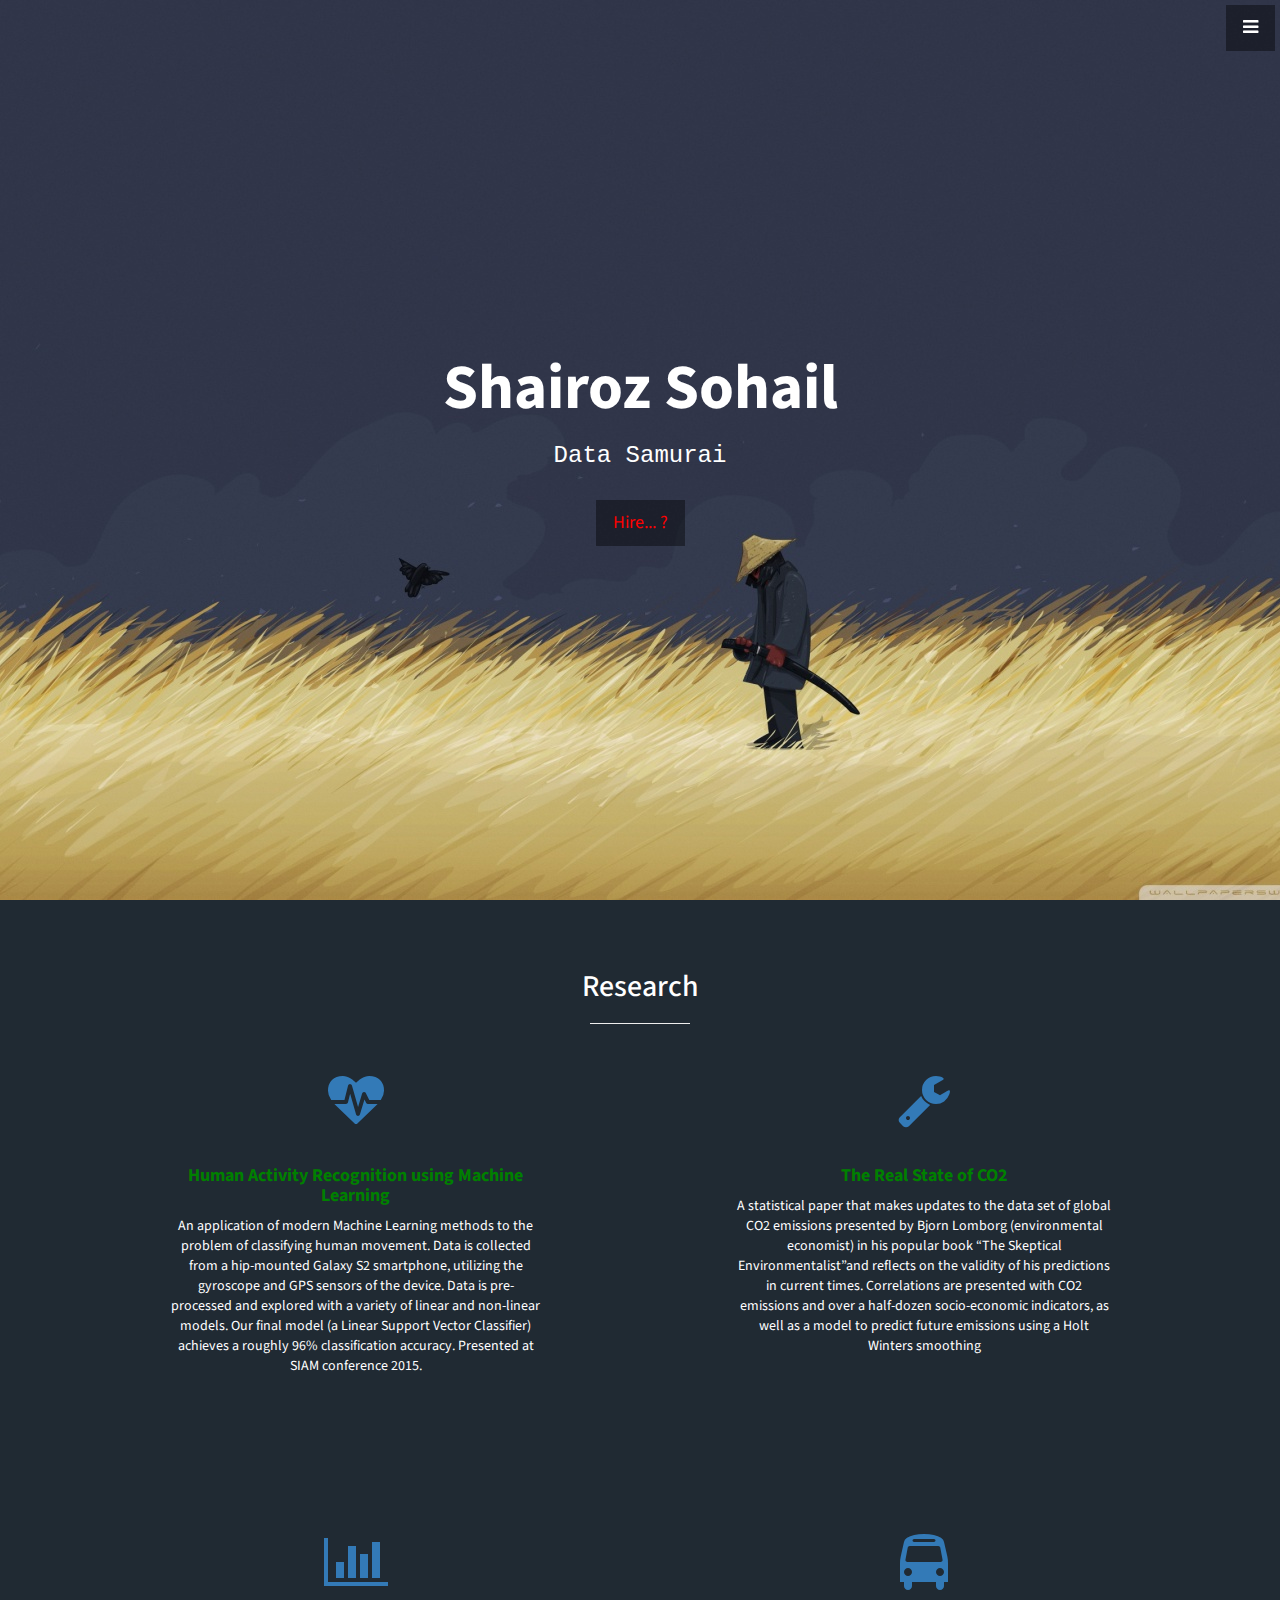
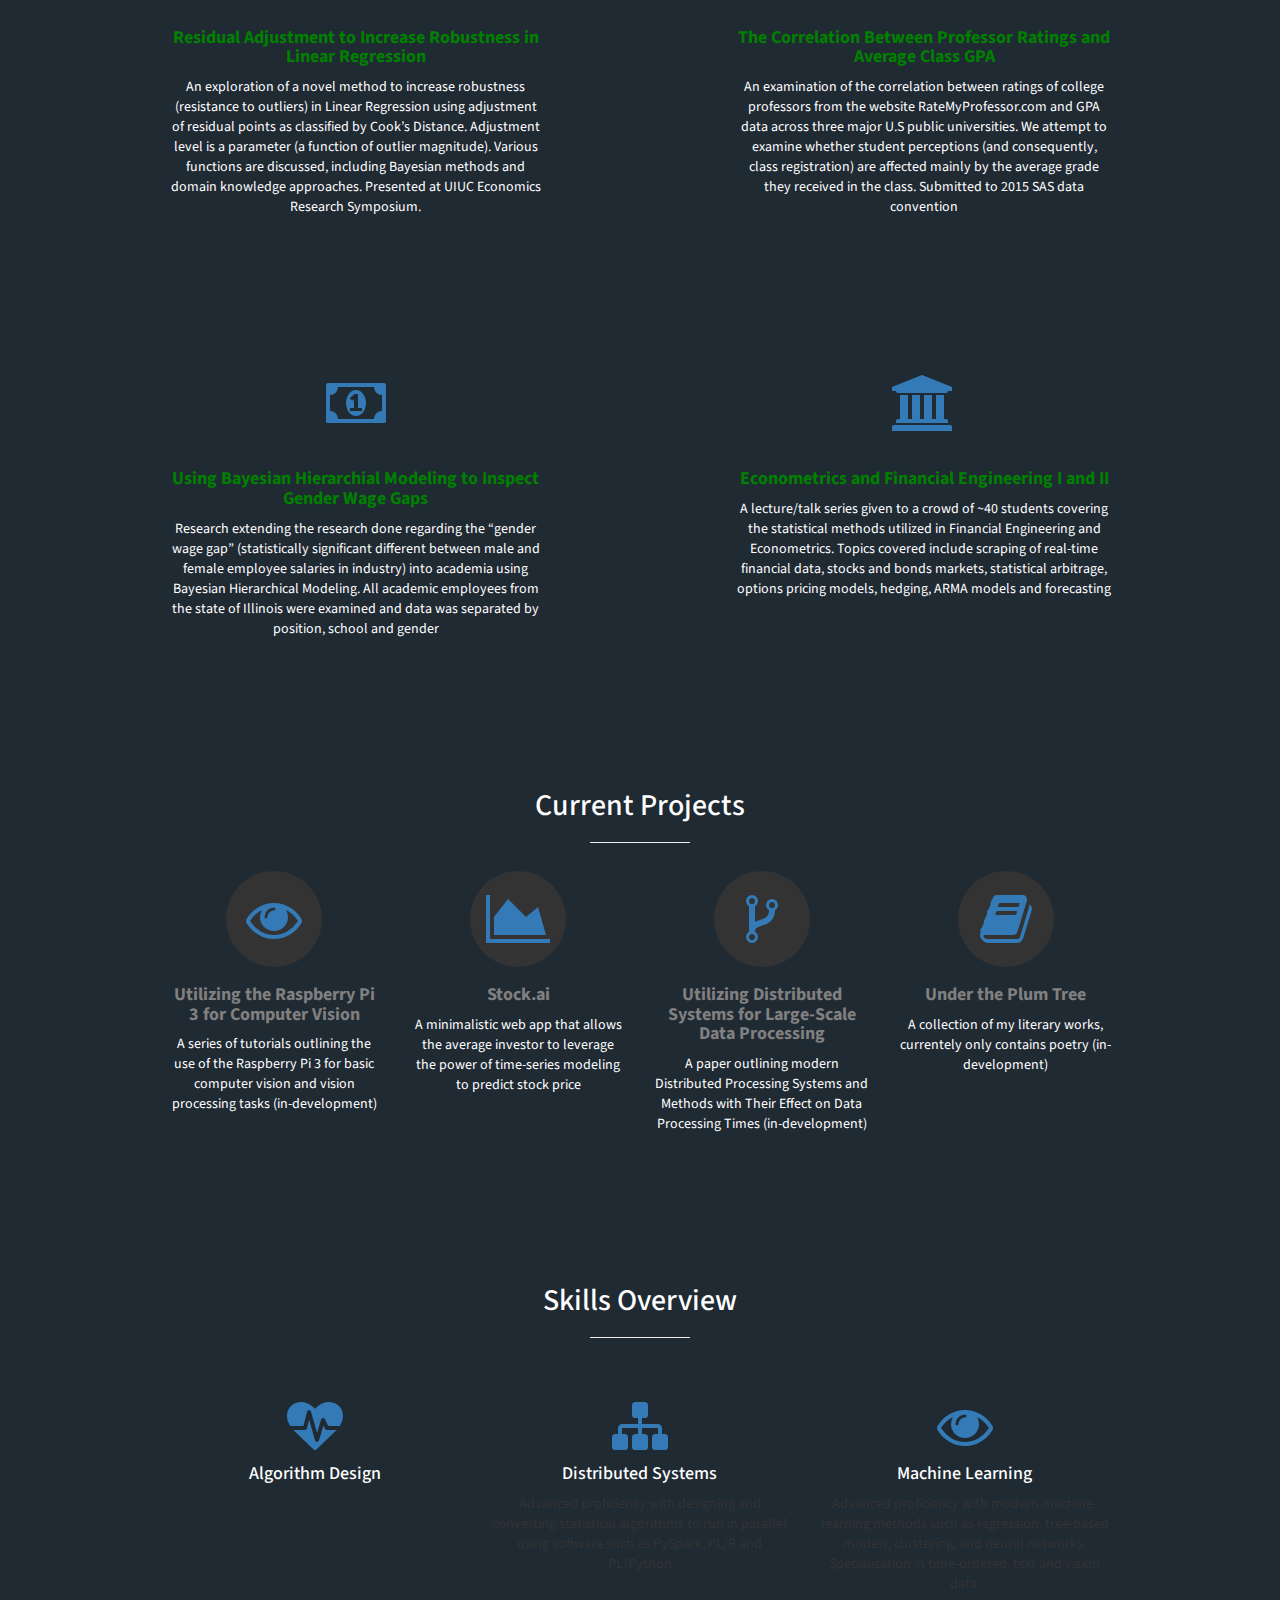
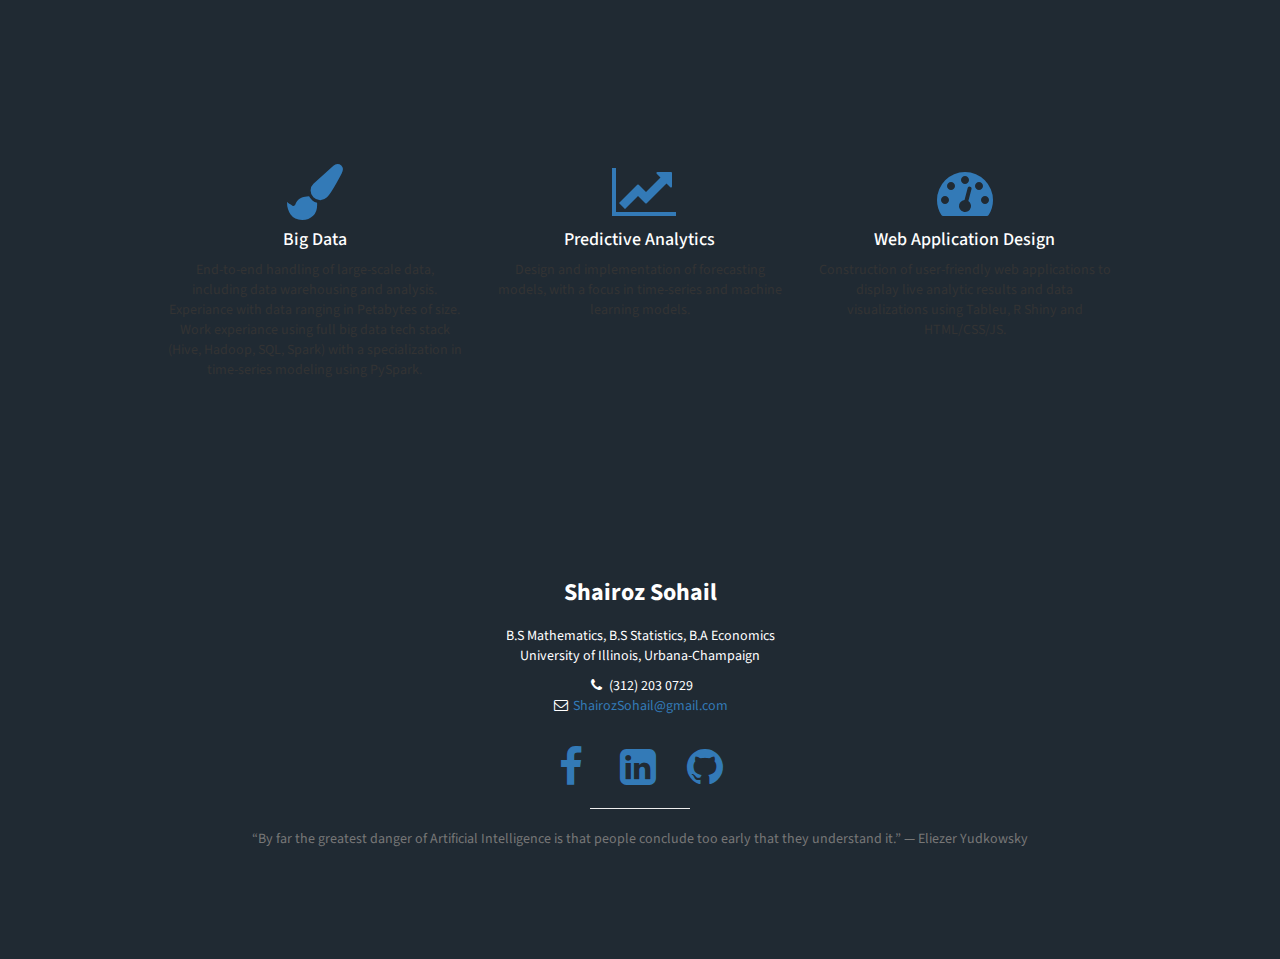
==== index.html @ b01e6200 "Personal Webpage" ====
<!DOCTYPE html>
<html lang="en">

<head>

    <meta charset="utf-8">
    <meta http-equiv="X-UA-Compatible" content="IE=edge">
    <meta name="viewport" content="width=device-width, initial-scale=1">
    <meta name="description" content="">
    <meta name="author" content="">

    <title>The Data Samurai</title>

    <!-- Bootstrap Core CSS -->
    <link href="css/bootstrap.min.css" rel="stylesheet">
    <link rel="stylesheet" type="text/css" href="css/style.css">


    <!-- Custom CSS -->
    <link href="css/stylish-portfolio.css" rel="stylesheet">

    <link rel="stylesheet" href="http://s.mlcdn.co/animate.css">


    <!-- Custom Fonts -->
    <link href="font-awesome/css/font-awesome.min.css" rel="stylesheet" type="text/css">
    <link href="http://fonts.googleapis.com/css?family=Source+Sans+Pro:300,400,700,300italic,400italic,700italic" rel="stylesheet" type="text/css">
    <link href = 'css/font-awesome-animation.css' rel = 'stylesheet' type = 'text/css'>

    <!-- HTML5 Shim and Respond.js IE8 support of HTML5 elements and media queries -->
    <!-- WARNING: Respond.js doesn't work if you view the page via file:// -->
    <!--[if lt IE 9]>
        <script src="https://oss.maxcdn.com/libs/html5shiv/3.7.0/html5shiv.js"></script>
        <script src="https://oss.maxcdn.com/libs/respond.js/1.4.2/respond.min.js"></script>
    <![endif]-->

<style>
.console {
  font-family: "Lucida Sans Typewriter", "Lucida Console", Monaco, "Bitstream Vera Sans Mono", monospace;
}

input[type="button"] {
  cursor: pointer;
}
</style>



</head>

<body>


    <!-- Navigation -->
    <a id="menu-toggle" href="#" class="btn btn-dark btn-lg toggle"><i class="fa fa-bars"></i></a>
    <nav id="sidebar-wrapper">
        <ul class="sidebar-nav">
            <a id="menu-close" href="#" class="btn btn-dark btn-lg pull-right toggle"><i class="fa fa-times"></i></a>
            <li class="sidebar-brand">
                <a href="#top" onclick=$ ( "#menu-close").click();>Destinations</a>
            </li>
            <li>
                <a href="#top" onclick=$ ( "#menu-close").click();>Home</a>
            </li>

            <li>
                <a href="#research" onclick=$ ( "#menu-close").click();>Research</a>
            </li>

            <li>
                <a href="#current-projects" onclick=$ ( "#menu-close").click();>Current Projects</a>
            </li>

            <li>
                <a href="#skills" onclick=$ ( "#menu-close").click();>Skills</a>
            </li>

            <li>
                <a href="#contact" onclick=$ ( "#menu-close").click();>Contact</a>
        </ul>
    </nav>

    <!-- Header -->


    <header id="top" class="header">
        <div class="text-vertical-center" id='caption'>
             <h1 class = "animated fadeInDown">Shairoz Sohail</h1>
            <h3 class = 'console'>Data Samurai</h3>
            <br>

            <a href="#research" class="btn btn-dark btn-lg"><font color = 'red'>Hire... ?</font></a>
        </div>
    </header>
</div>



    <!--     RESEARCH       -->
    <!-- The circle icons use Font Awesome's stacked icon classes. For more information, visit http://fontawesome.io/examples/ -->
    <section id="research" class="services serv">
        <div class="container">
            <div class="row text-center">
                <div class="col-lg-10 col-lg-offset-1">
                    <font color = 'white'><h2>Research</h2></font>
                    <hr class="small">
                    <div class="row">
                        
                            <div class="col-md-5 col-sm-6">
                            <div class="service-item">
                                <span class="fa-stack fa-4x">
                                <i class="fa fa-stack-2x"></i>
                                <a href = "https://shairozs.shinyapps.io/Stock/">
                                <i class="fa fa-heartbeat faa-pulse animated-hover fa-stack-1x text-primary"></i>
                                </a>
                            </span>
                                <h4>
                                    <font color = 'green' class = 'animated bounce'><strong>Human Activity Recognition using Machine Learning</strong></font>
                                </h4>
                                <font color = 'white'><p>An application of modern Machine Learning methods to the problem of classifying human movement. Data is collected from a hip-mounted Galaxy S2 smartphone, utilizing the gyroscope and GPS sensors of the device. Data is pre-processed and explored with a variety of linear and non-linear models. Our final model (a Linear Support Vector Classifier) achieves a roughly 96% classification accuracy. Presented at SIAM conference 2015.</p></font>
                            </div>
                        </div>

                        <div class="col-md-2 col-sm-0">
                            <div class="service-item">
                                
                            </div>
                        </div>


                           <div class="col-md-5 col-sm-6">
                            <div class="service-item">
                                <span class="fa-stack fa-4x">
                                <i class="fa fa-stack-2x"></i>
                                <a href = "The Real State of CO2.docx">
                                <i class="fa fa-wrench faa-wrench animated-hover fa-stack-1x text-primary"></i>

                                </a>
                            </span>
                                <h4>
                                    <font color = 'green'><strong>The Real State of CO2</strong></font>
                                </h4>
                                <font color = 'white'><p>A  statistical paper   that    makes   updates to  the data    set of  global  CO2 emissions   presented   by  Bjorn   Lomborg (environmental  economist) in   his popular book    “The    Skeptical   Environmentalist”and reflects    on  the validity    of  his predictions in  current times.  Correlations    are presented   with    CO2 emissions   and over    a   half-dozen  socio-economic  indicators, as  well    as  a   model   to  predict future  emissions   using   a   Holt    Winters smoothing</p></font>
                            </div>
                        </div>




                    </div>
                    <!-- /.row (nested) -->
                </div>
                <!-- /.col-lg-10 -->
            </div>
            <!-- /.row -->
        </div>
        <!-- /.container -->
    </section>
</div>




    <!-- RESEARCH CONTD -->
    <!-- The circle icons use Font Awesome's stacked icon classes. For more information, visit http://fontawesome.io/examples/ -->
    <section id="services" class="services serv">
        <div class="container">
            <div class="row text-center">
                <div class="col-lg-10 col-lg-offset-1">
                    <div class="row">



                          <div class="col-md-5 col-sm-6">
                            <div class="service-item">
                                <span class="fa-stack fa-4x">
                                <i class="fa fa-stack-2x"></i>
                                <a href = "Residual Adjustment to Increase Robustness in Linear Regression.docx">
                                <i class="fa fa-bar-chart faa-float animated-hover fa-stack-1x text-primary"></i>
                                </a>
                            </span>
                                <h4>
                                    <font color = 'green'><strong>Residual Adjustment to Increase Robustness in Linear Regression</strong></font>
                                </h4>
                                <font color = 'white'><p>An exploration of  a   novel   method  to  increase    robustness  (resistance to  outliers)   in  Linear  Regression  using   adjustment  of  residual    points  as  classified  by  Cook’s  Distance.   Adjustment  level   is  a   parameter   (a  function    of  outlier magnitude). Various functions are   discussed,  including   Bayesian    methods and domain  knowledge   approaches. Presented   at  UIUC    Economics   Research    Symposium.</p></font>
                            </div>
                        </div>


                        <div class="col-md-2 col-sm-0">
                            <div class="service-item">
                                
                            </div>
                        </div>


                          <div class="col-md-5 col-sm-6">
                            <div class="service-item">
                                <span class="fa-stack fa-4x">
                                <i class="fa fa-stack-2x"></i>
                                <a href = "The Correlation Between Professor Ratings and Average Class GPA.docx">
                                <i class="fa fa-bus faa-burst animated-hover fa-stack-1x text-primary"></i>
                                </a>
                            </span>
                                <h4>
                                    <font color = 'green' class = 'animated bounce'><strong>The Correlation Between Professor Ratings and Average Class GPA</strong></font>
                                </h4>
                                <font color = 'white'><p>An examination of  the correlation between ratings of  college professors  from    the website RateMyProfessor.com and GPA data    across  three   major   U.S public  universities.   We  attempt to  examine whether student perceptions (and    consequently,   class   registration)   are affected    mainly  by  the average grade   they    received in the class.  Submitted   to  2015 SAS    data    convention</p></font>
                            </div>
                        </div>



                    </div>
                    <!-- /.row (nested) -->
                </div>
                <!-- /.col-lg-10 -->
            </div>
            <!-- /.row -->
        </div>
        <!-- /.container -->
    </section>
</div>



<!-- RESEARCH CONTD -->
    <!-- The circle icons use Font Awesome's stacked icon classes. For more information, visit http://fontawesome.io/examples/ -->
    <section id="services" class="services serv">
        <div class="container">
            <div class="row text-center">
                <div class="col-lg-10 col-lg-offset-1">
                    <div class="row">



                          <div class="col-md-5 col-sm-6">
                            <div class="service-item">
                                <span class="fa-stack fa-4x">
                                <i class="fa fa-stack-2x"></i>
                                <a href = "https://shairozs.shinyapps.io/Stock/">
                                <i class="fa fa-money faa-ring animated-hover fa-stack-1x text-primary"></i>
                                </a>
                            </span>
                                <h4>
                                    <font color = 'green'><strong>Using Bayesian Hierarchial Modeling to Inspect Gender Wage Gaps</strong></font>
                                </h4>
                                <font color = 'white'><p>Research   extending   the research    done    regarding   the “gender wage    gap”    (statistically  significant different   between male    and female  employee    salaries    in  industry)   into    academia    using   Bayesian    Hierarchical    Modeling.   All academic    employees   from    the state   of  Illinois    were    examined    and data    was separated   by  position,   school  and gender</p></font>
                            </div>
                        </div>


                        <div class="col-md-2 col-sm-0">
                            <div class="service-item">
                                
                            </div>
                        </div>


                          <div class="col-md-5 col-sm-6">
                            <div class="service-item">
                                <span class="fa-stack fa-4x">
                                <i class="fa fa-stack-2x"></i>
                                <a href = "https://shairozs.shinyapps.io/Stock/">
                                <i class="fa fa-bank faa-burst animated-hover fa-stack-1x text-primary"></i>
                                </a>
                            </span>
                                <h4>
                                    <font color = 'green' class = 'animated bounce'><strong>Econometrics and Financial Engineering I   and II  </strong></font>
                                </h4>
                                <font color = 'white'><p>A lecture/talk series given to a crowd of ~40 students covering the statistical methods utilized in Financial Engineering and Econometrics. Topics covered include scraping of real-time financial data, stocks and bonds markets, statistical arbitrage, options pricing models, hedging, ARMA models and forecasting</p></font>
                            </div>
                        </div>



                    </div>
                    <!-- /.row (nested) -->
                </div>
                <!-- /.col-lg-10 -->
            </div>
            <!-- /.row -->
        </div>
        <!-- /.container -->
    </section>
</div>






    <!-- Services -->
    <!-- The circle icons use Font Awesome's stacked icon classes. For more information, visit http://fontawesome.io/examples/ -->
    <section id="current-projects" class="services serv">
        <div class="container">
            <div class="row text-center">
                <div class="col-lg-10 col-lg-offset-1">
                    <font color = 'white'><h2>Current Projects</h2></font>
                    <hr class="small">
                    <div class="row">
                        
                        <div class="col-md-3 col-sm-6">
                                <div class="service-item">
                                <span class="fa-stack fa-4x">
                                <i class="fa fa-circle fa-stack-2x"></i>
                                <a href = algorithmDesign.html>
                                <i class="fa fa-eye fa-stack-1x text-primary"></i>
                                </a>
                            </span>
                                <h4>
                                   <font color= 'gray'><strong>Utilizing the Raspberry Pi 3 for Computer Vision</strong></font>
                                </h4>
                                <font color = 'white'><p>A series of tutorials outlining the use of the Raspberry Pi 3 for basic computer vision and vision processing tasks (in-development)</p></font>
                            </div>
                        </div>



                        


                        <div class="col-md-3 col-sm-6">
                            <div class="service-item">
                                <span class="fa-stack fa-4x">
                                <i class="fa fa-circle fa-stack-2x"></i>
                                <a href = "https://shairozs.shinyapps.io/Stock/">
                                <i class="fa fa-area-chart fa-stack-1x text-primary"></i>
                                </a>
                            </span>
                                <h4>
                                    <font color = 'gray' class = 'animated bounce'><strong>Stock.ai</strong></font>
                                </h4>
                                <font color = 'white'><p>A minimalistic web app that allows the average investor to leverage the power of time-series modeling to predict stock price</p></font>
                            </div>
                        </div>
                    
                        
                        <div class="col-md-3 col-sm-6">
                            <div class="service-item">
                                <span class="fa-stack fa-4x">
                                <i class="fa fa-circle fa-stack-2x"></i>
                                <i class="fa fa-code-fork fa-stack-1x text-primary"></i>
                            </span>
                                <h4>
                                    <font color = 'gray'><strong>Utilizing Distributed Systems for Large-Scale Data Processing</strong></font>
                                </h4>
                                <font color = 'white'><p>A paper outlining modern Distributed Processing Systems and Methods with Their Effect on Data Processing Times (in-development)</p></font>
                            </div>
                        </div>

                        <div class="col-md-3 col-sm-6">
                            <div class="service-item">
                                <span class="fa-stack fa-4x">
                                <i class="fa fa-circle fa-stack-2x"></i>
                                <i class="fa fa-book fa-stack-1x text-primary"></i>
                            </span>
                                <h4>
                                    <font color = 'gray'><strong>Under the Plum Tree</strong></font>
                                </h4>
                                <font color = 'white'><p>A collection of my literary works, currentely only contains poetry (in-development)</p></font>
                            </div>
                        </div>
                        
                        



                    </div>
                    <!-- /.row (nested) -->
                </div>
                <!-- /.col-lg-10 -->
            </div>
            <!-- /.row -->
        </div>
        <!-- /.container -->
    </section>
</div>






    <!-- Services -->
    <!-- The circle icons use Font Awesome's stacked icon classes. For more information, visit http://fontawesome.io/examples/ -->
    <section id="skills" class="services serv">
        <div class="container">
            <div class="row text-center">
                <div class="col-lg-10 col-lg-offset-1">
                    <font color = 'white'><h2>Skills Overview</h2></font>
                    <hr class="small">
                    <br></br>
                    <div class="row">
                        
                            <div class="col-md-4 col-sm-4">
                            <div class="service-item">
                                <span class="fa-stack fa-2x">
                                <i class="fa fa-triangle fa-stack-2x"></i>
                                <i class="fa fa-heartbeat fa-2x fa-stack-1x text-primary"></i>
                            </span>
                            <font color = 'white'><h4 class = 'animated fadeInDown'> Algorithm Design </h4></font>
                            </div>
                        </div>


                           <div class="col-md-4 col-sm-4">
                            <div class="service-item">
                                <span class="fa-stack fa-2x">
                                <i class="fa fa-triangle fa-stack-2x"></i>
                                <i class="fa fa-sitemap fa-2x fa-stack-1x text-primary"></i>
                            </span>
                            <font color = 'white'><h4 class = 'animated fadeInDown'> Distributed Systems </h4></font>
                            <p> Advanced proficiency with designing and converting statistical algorithms to run in parallel using software such as PySpark, PL/R and PL/Python </P>
                            </div>
                        </div>


                            <div class="col-md-4 col-sm-4">
                             <div class="service-item">
                                <span class="fa-stack fa-2x">
                                <i class="fa fa-triangle fa-stack-2x"></i>
                                <i class="fa fa-eye fa-2x fa-stack-1x text-primary"></i>
                            </span>
                            <font color = 'white'><h4 class = 'animated fadeInDown'> Machine Learning </h4></font>
                            <p> Advanced proficiency with modern machine-learning methods such as regression, tree-based models, clustering, and neural networks. Specialization in time-ordered, text and vision data. </p>
                            </div>
                        </div>


                    </div>
                    <!-- /.row (nested) -->
                </div>
                <!-- /.col-lg-10 -->
            </div>
            <!-- /.row -->
        </div>
        <!-- /.container -->
    </section>
</div>





    <section id="skills" class="services serv">
        <div class="container">
            <div class="row text-center">
                <div class="col-lg-10 col-lg-offset-1">
                    <br></br>
                    <div class="row">
                        
                            <div class="col-md-4 col-sm-4">
                            <div class="service-item">
                                <span class="fa-stack fa-2x">
                                <i class="fa fa-triangle fa-stack-2x"></i>
                                <i class="fa fa-paint-brush fa-2x fa-stack-1x text-primary"></i>
                            </span>
                            <font color = 'white'><h4 class = 'animated fadeInDown'> Big Data</h4></font>
                            <p> End-to-end handling of large-scale data, including data warehousing and analysis. Experiance with data ranging in Petabytes of size. Work experiance using full big data tech stack (Hive, Hadoop, SQL, Spark) with a specialization in time-series modeling using PySpark.</p>
                            </div>
                        </div>


                           <div class="col-md-4 col-sm-4">
                            <div class="service-item">
                                <span class="fa-stack fa-2x">
                                <i class="fa fa-triangle fa-stack-2x"></i>
                                <i class="fa fa-line-chart fa-2x fa-stack-1x text-primary"></i>
                            </span>
                            <font color = 'white'><h4 class = 'animated fadeInDown'> Predictive Analytics </h4></font>
                            <p> Design and implementation of forecasting models, with a focus in time-series and machine learning models. </p>
                            </div>
                        </div>


                            <div class="col-md-4 col-sm-4">
                             <div class="service-item">
                                <span class="fa-stack fa-2x">
                                <i class="fa fa-triangle fa-stack-2x"></i>
                                <i class="fa fa-dashboard fa-2x fa-stack-1x text-primary"></i>
                            </span>
                            <font color = 'white'><h4 class = 'animated fadeInDown'> Web Application Design </h4></font>
                            <p> Construction of user-friendly web applications to display live analytic results and data visualizations using Tableu, R Shiny and HTML/CSS/JS. </p>
                            </div>
                        </div>


                    </div>
                    <!-- /.row (nested) -->
                </div>
                <!-- /.col-lg-10 -->
            </div>
            <!-- /.row -->
        </div>
        <!-- /.container -->
    </section>
</div>




    <!-- Footer -->
    <footer>
        <div class="container">
            <div class="row" id = "contact">
                <div class="col-lg-10 col-lg-offset-1 text-center">
                    <font color = 'white'><h3><strong>Shairoz Sohail</strong><h3></font>
                    </h4>
                    <font color = 'white'><p>B.S Mathematics, B.S Statistics, B.A Economics
                        <br>University of Illinois, Urbana-Champaign</p><font>
                    <ul class="list-unstyled">
                        <li><i class="fa fa-phone fa-fw"></i> (312) 203 0729</li>
                        <li><i class="fa fa-envelope-o fa-fw"></i> <a href="mailto:ShairozSohail@gmail.com">ShairozSohail@gmail.com</a>
                        </li>
                    </ul>
                    <br>
                    <ul class="list-inline">
                        <li>
                            <a href="#"><i class="fa fa-facebook fa-fw fa-3x"></i></a>
                        </li>
                        <li>
                            <a href="#"><i class="fa fa-linkedin-square fa-fw fa-3x"></i></a>
                        </li>
                        <li>
                            <a href="#"><i class="fa fa-github fa-fw fa-3x"></i></a>
                        </li>
                    </ul>
                    <hr class="small">
                    <p class="text-muted">“By far the greatest danger of Artificial Intelligence is that people conclude too early that they understand it.” 
― Eliezer Yudkowsky</p>
                </div>
            </div>
        </div>
        <a id="to-top" href="#top" class="btn btn-dark btn-lg"><i class="fa fa-chevron-up fa-fw fa-1x"></i></a>
    </footer>

    <!-- jQuery -->
    <script src="js/jquery.js"></script>

    <!-- Bootstrap Core JavaScript -->
    <script src="js/bootstrap.min.js"></script>

    <!-- Custom Theme JavaScript -->
    <script>
    // Closes the sidebar menu
    $("#menu-close").click(function(e) {
        e.preventDefault();
        $("#sidebar-wrapper").toggleClass("active");
    });
    // Opens the sidebar menu
    $("#menu-toggle").click(function(e) {
        e.preventDefault();
        $("#sidebar-wrapper").toggleClass("active");
    });
    // Scrolls to the selected menu item on the page
    $(function() {
        $('a[href*=#]:not([href=#])').click(function() {
            if (location.pathname.replace(/^\//, '') == this.pathname.replace(/^\//, '') || location.hostname == this.hostname) {
                var target = $(this.hash);
                target = target.length ? target : $('[name=' + this.hash.slice(1) + ']');
                if (target.length) {
                    $('html,body').animate({
                        scrollTop: target.offset().top
                    }, 1000);
                    return false;
                }
            }
        });
    });
    //#to-top button appears after scrolling
    var fixed = false;
    $(document).scroll(function() {
        if ($(this).scrollTop() > 250) {
            if (!fixed) {
                fixed = true;
                // $('#to-top').css({position:'fixed', display:'block'});
                $('#to-top').show("slow", function() {
                    $('#to-top').css({
                        position: 'fixed',
                        display: 'block'
                    });
                });
            }
        } else {
            if (fixed) {
                fixed = false;
                $('#to-top').hide("slow", function() {
                    $('#to-top').css({
                        display: 'none'
                    });
                });
            }
        }
    });
    // Disable Google Maps scrolling
    // See http://stackoverflow.com/a/25904582/1607849
    // Disable scroll zooming and bind back the click event
    var onMapMouseleaveHandler = function(event) {
        var that = $(this);
        that.on('click', onMapClickHandler);
        that.off('mouseleave', onMapMouseleaveHandler);
        that.find('iframe').css("pointer-events", "none");
    }
    var onMapClickHandler = function(event) {
            var that = $(this);
            // Disable the click handler until the user leaves the map area
            that.off('click', onMapClickHandler);
            // Enable scrolling zoom
            that.find('iframe').css("pointer-events", "auto");
            // Handle the mouse leave event
            that.on('mouseleave', onMapMouseleaveHandler);
        }
        // Enable map zooming with mouse scroll when the user clicks the map
    $('.map').on('click', onMapClickHandler);
    </script>

    <script>
    $("a").hover(function(e) {
    $($(this).data("tooltip")).css({
        left: e.pageX + 1,
        top: e.pageY + 1
    }).stop().show(100);
}, function() {
    $($(this).data("tooltip")).hide();
});
    </script>



</body>

</html>
---- css/style.css ----
@charset "utf-8";

/* Prevent visible highlighting of text */

.dive {
    position: absolute;
    display: none;
    background: #ccc;
    border: 3px solid;
    color: white;
}

.a{
	color:red;
}




.fa {
    font-size: 20px;
}

.fa-info {
    color: black;
}




.signature {
    background: #A2A2C0 url(http://s.cdpn.io/652/dorothy-gale.jpg) left no-repeat;
    width: 700px;
    height: 150px;
}

.sig-content {
    width: 475px;
    font-size: 1.2em;
    padding-left: 170px;
    padding-top: 1em;
    position: relative;
    color: white;
}

.sig-content a {
    color: white;
    text-decoration: underline;
} 


.card {
  box-shadow: 0 2px 5px 0 rgba(0, 0, 0, 0.16), 0 2px 10px 0 rgba(0, 0, 0, 0.12);
}

.card {
  margin-top: 10px;
  box-sizing: border-box;
  border-radius: 2px;
  background-clip: padding-box;
}
.card span.card-title {
    color: #fff;
    font-size: 24px;
    font-weight: 300;
    text-transform: uppercase;
}

.card .card-content {
  padding: 16px;
  border-radius: 0 0 2px 2px;
  background-clip: padding-box;
  box-sizing: border-box;
}
.card .card-content p {
  margin: 0;
  color: inherit;
}
.card .card-content span.card-title {
  line-height: 48px;
}
.card .card-action {
  border-top: 1px solid rgba(160, 160, 160, 0.2);
  padding: 16px;
}
.card .card-action a {
  color: #ffab40;
  margin-right: 16px;
  transition: color 0.3s ease;
  text-transform: uppercase;
}
.card .card-action a:hover {
  color: #ffd8a6;
  text-decoration: none;
}
.card {
  box-shadow: 0 2px 5px 0 rgba(0, 0, 0, 0.16), 0 2px 10px 0 rgba(0, 0, 0, 0.12);
}

.card {
  margin-top: 10px;
  box-sizing: border-box;
  border-radius: 2px;
  background-clip: padding-box;
}
.card span.card-title {
    color: #fff;
    font-size: 24px;
    font-weight: 300;
    text-transform: uppercase;
}


.card .card-content {
  padding: 16px;
  border-radius: 0 0 2px 2px;
  background-clip: padding-box;
  box-sizing: border-box;
}
.card .card-content p {
  margin: 0;
  color: inherit;
}
.card .card-content span.card-title {
  line-height: 48px;
}
.card .card-action {
  border-top: 1px solid rgba(160, 160, 160, 0.2);
  padding: 16px;
}
.card .card-action a {
  color: #ffab40;
  margin-right: 16px;
  transition: color 0.3s ease;
  text-transform: uppercase;
}
.card .card-action a:hover {
  color: #ffd8a6;
  text-decoration: none;
}
.card-user{
    float: right;
}
.userpic {
    border-radius: 1000px !important;
    border: 5px solid gray;
    bottom: 47px;
    position: relative;
}
---- css/stylish-portfolio.css ----
/*!
 * Start Bootstrap - Stylish Portfolio (http://startbootstrap.com/)
 * Copyright 2013-2016 Start Bootstrap
 * Licensed under MIT (https://github.com/BlackrockDigital/startbootstrap/blob/gh-pages/LICENSE)
 */

/* Global Styles */



html,
body {
    width: 100%;
    height: 100%;
}

body {
    font-family: "Source Sans Pro","Helvetica Neue",Helvetica,Arial,sans-serif;
}

.text-vertical-center {
    display: table-cell;
    text-align: center;
    vertical-align: middle;
}

.text-vertical-center h1 {
    margin: 0;
    padding: 0;
    font-size: 4.5em;
    font-weight: 700;
}

/* Custom Button Styles */

.btn-dark {
    border-radius: 0;
    color: #fff;
    background-color: rgba(0,0,0,0.4);
}

.btn-dark:hover,
.btn-dark:focus,
.btn-dark:active {
    color: #fff;
    background-color: rgba(0,0,0,0.7);
}

.btn-light {
    border-radius: 0;
    color: #333;
    background-color: rgb(255,255,255);
}

.btn-light:hover,
.btn-light:focus,
.btn-light:active {
    color: #333;
    background-color: rgba(255,255,255,0.8);
}

/* Custom Horizontal Rule */

hr.small {
    max-width: 100px;
}

/* Side Menu */

#sidebar-wrapper {
    z-index: 1000;
    position: fixed;
    right: 0;
    width: 250px;
    height: 100%;
    transform: translateX(250px);
    overflow-y: auto;
    background: #222;
    -webkit-transition: all 0.4s ease 0s;
    -moz-transition: all 0.4s ease 0s;
    -ms-transition: all 0.4s ease 0s;
    -o-transition: all 0.4s ease 0s;
    transition: all 0.4s ease 0s;
}

.sidebar-nav {
    position: absolute;
    top: 0;
    width: 250px;
    margin: 0;
    padding: 0;
    list-style: none;
}

.sidebar-nav li {
    text-indent: 20px;
    line-height: 40px;
}

.sidebar-nav li a {
    display: block;
    text-decoration: none;
    color: #999;
}

.sidebar-nav li a:hover {
    text-decoration: none;
    color: #fff;
    background: rgba(255,255,255,0.2);
}

.sidebar-nav li a:active,
.sidebar-nav li a:focus {
    text-decoration: none;
}

.sidebar-nav > .sidebar-brand {
    height: 55px;
    font-size: 18px;
    line-height: 55px;
}

.sidebar-nav > .sidebar-brand a {
    color: #999;
}

.sidebar-nav > .sidebar-brand a:hover {
    color: #fff;
    background: none;
}

#menu-toggle {
    z-index: 1;
    position: fixed;
    top: 0;
    right: 0;
}

#sidebar-wrapper.active {
    right: 250px;
    width: 250px;
    -webkit-transition: all 0.4s ease 0s;
    -moz-transition: all 0.4s ease 0s;
    -ms-transition: all 0.4s ease 0s;
    -o-transition: all 0.4s ease 0s;
    transition: all 0.4s ease 0s;
}

.toggle {
    margin: 5px 5px 0 0;
}

/* Header */

.header {
    display: table;
    position: relative;
    width: 100%;
    height: 100%;
    background: url(Samurai.jpg) no-repeat center center scroll;
    -webkit-background-size: cover;
    -moz-background-size: cover;
    background-size: cover;
    -o-background-size: cover;
    color: white;
}

.headerAlgorithmDesign{
    display: table;
    position: relative;
    width: 100%;
    height: 100%;
    background: url('http://wallpoper.com/images/00/25/08/37/tea-samurai_00250837.jpg') no-repeat center center scroll;
    -webkit-background-size: cover;
    -moz-background-size: cover;
    background-size: cover;
    -o-background-size: cover;
    color: white;
}

.subpageText{
    position: absolute;
    top: 0px;
    right: 900px;
    width: 200px;
    height: 100px;
}

/* About */

.about {
    padding: 50px 0;
}

/* Services */

.services {
    padding: 50px 0;
}

.service-item {
    margin-bottom: 30px;
}

.serv{
    background-color: rgb(32,42,51);
}

/* Callout */


.callout {
    display: table;
    width: 100%;
    height: 400px;
    color: #fff;
    background: url(../img/callout.jpg) no-repeat center center scroll;
    -webkit-background-size: cover;
    -moz-background-size: cover;
    background-size: cover;
    -o-background-size: cover;
}

/* Portfolio */

.portfolio {
    padding: 50px 0;
}

.portfolio-item {
    margin-bottom: 30px;
}

.img-portfolio {
    margin: 0 auto;
}

.img-portfolio:hover {
    opacity: 0.8;
}

/* Call to Action */

.call-to-action {
    padding: 50px 0;
}

.call-to-action .btn {
    margin: 10px;
}

/* Map */

.map {
    height: 500px;
}

@media(max-width:768px) {
    .map {
        height: 75%;
    }
}

.map iframe {
    pointer-events: none;
}

/* Footer */

footer {
    padding: 100px 0;
    background-color: rgb(32,42,51);

}

#to-top {
  display: none;
  position: fixed;
  bottom: 5px;
  right: 5px;
}
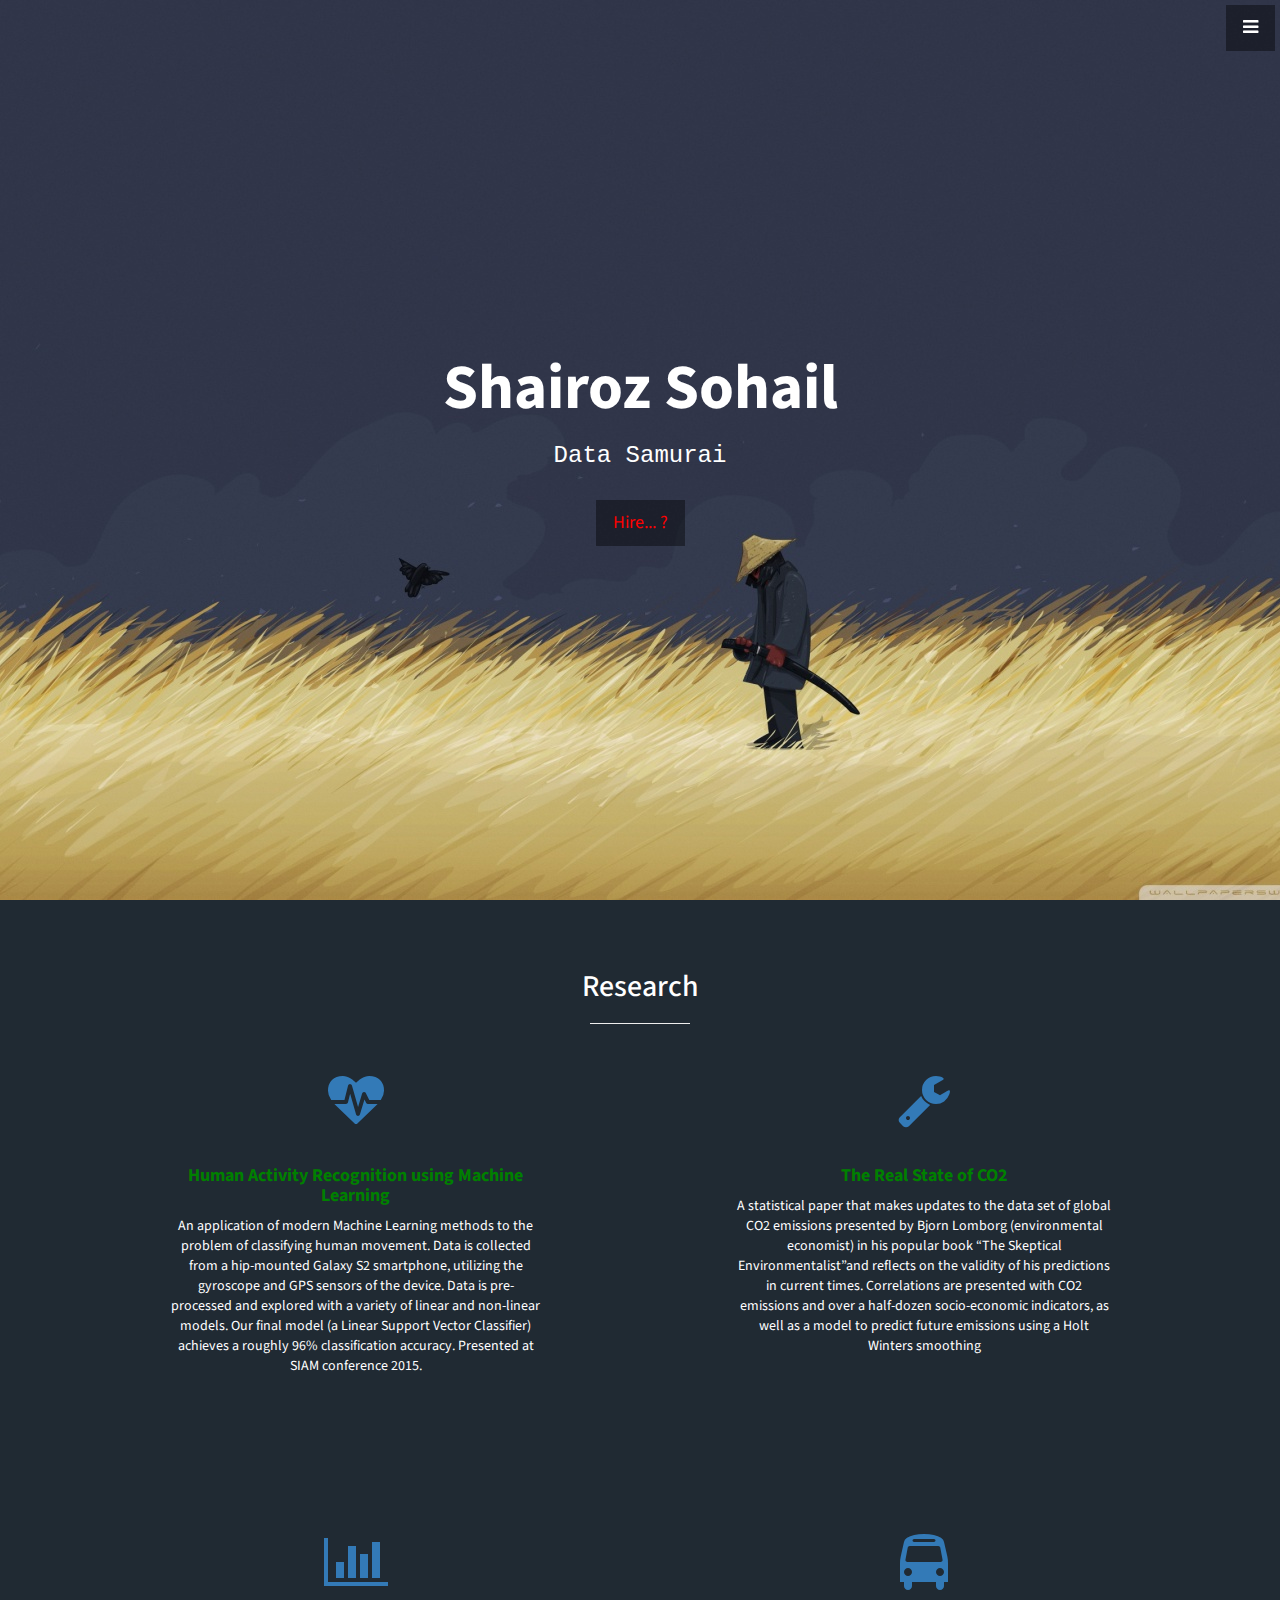
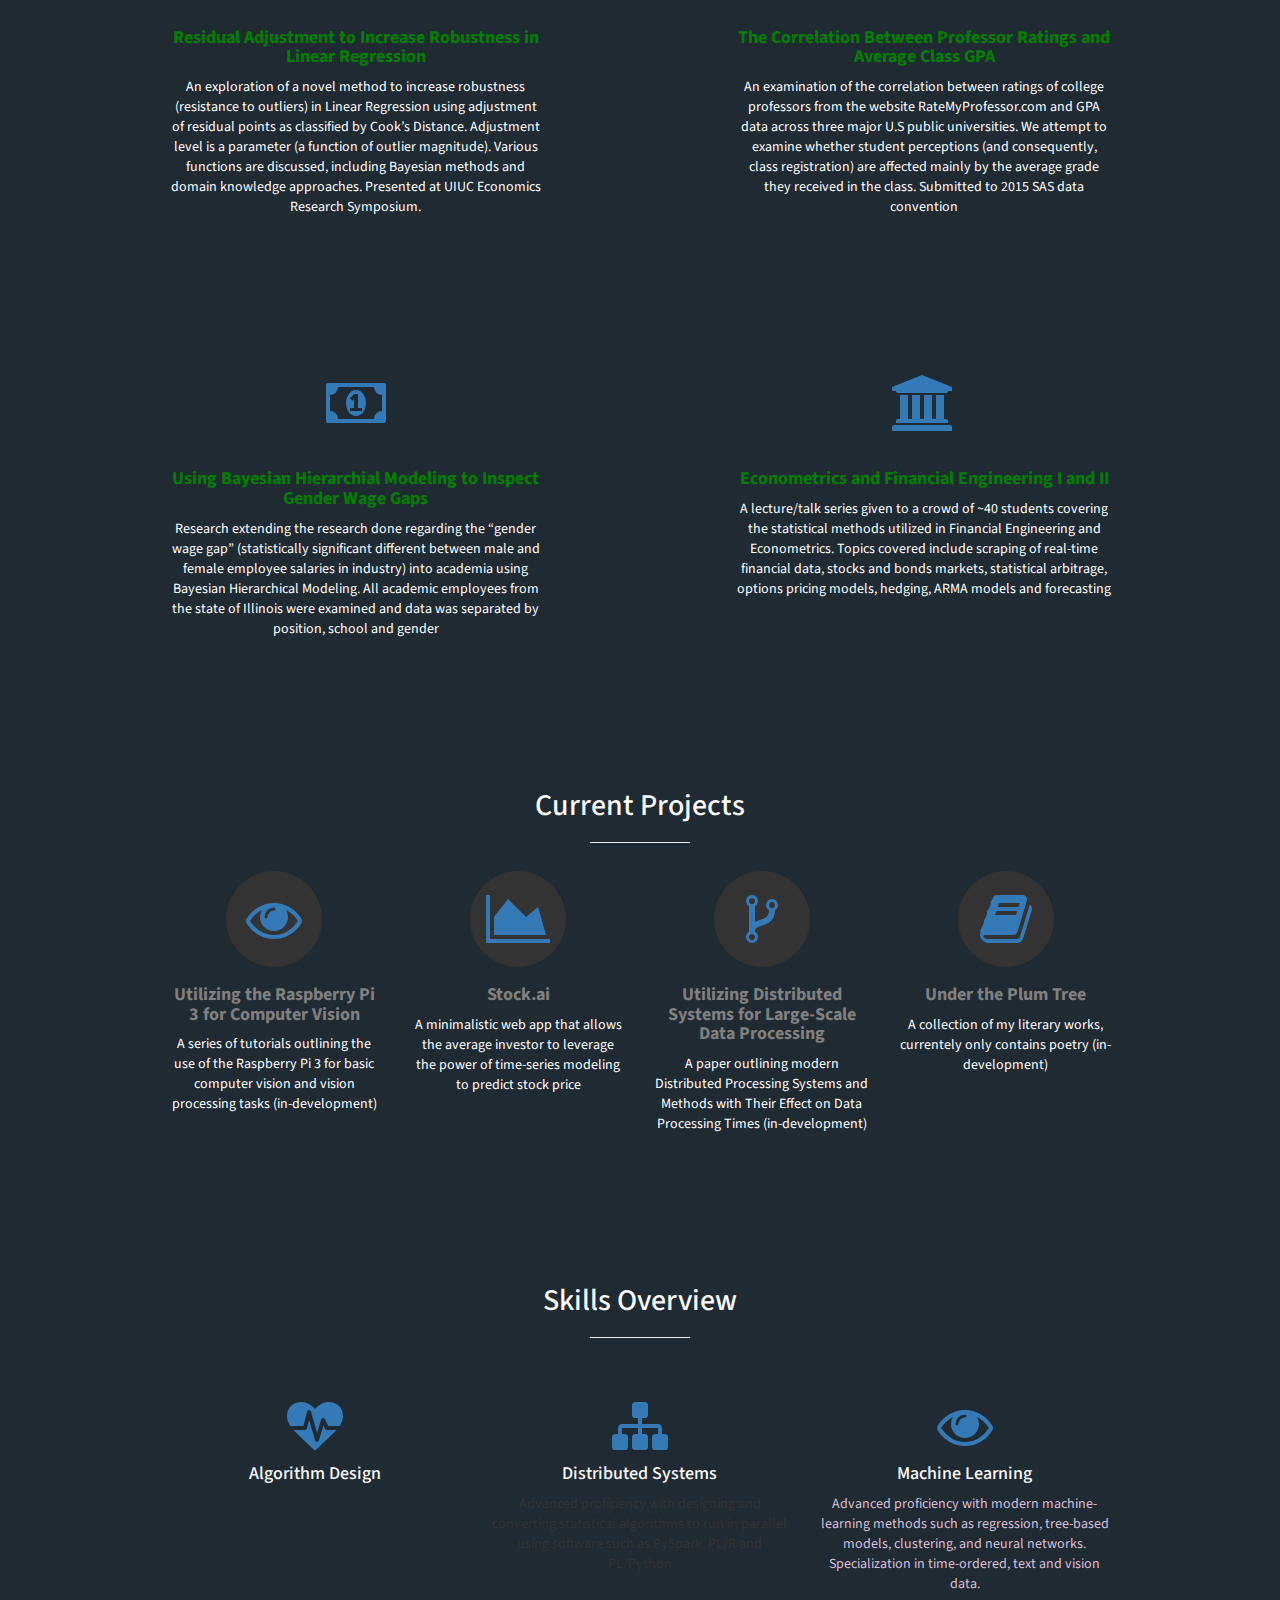
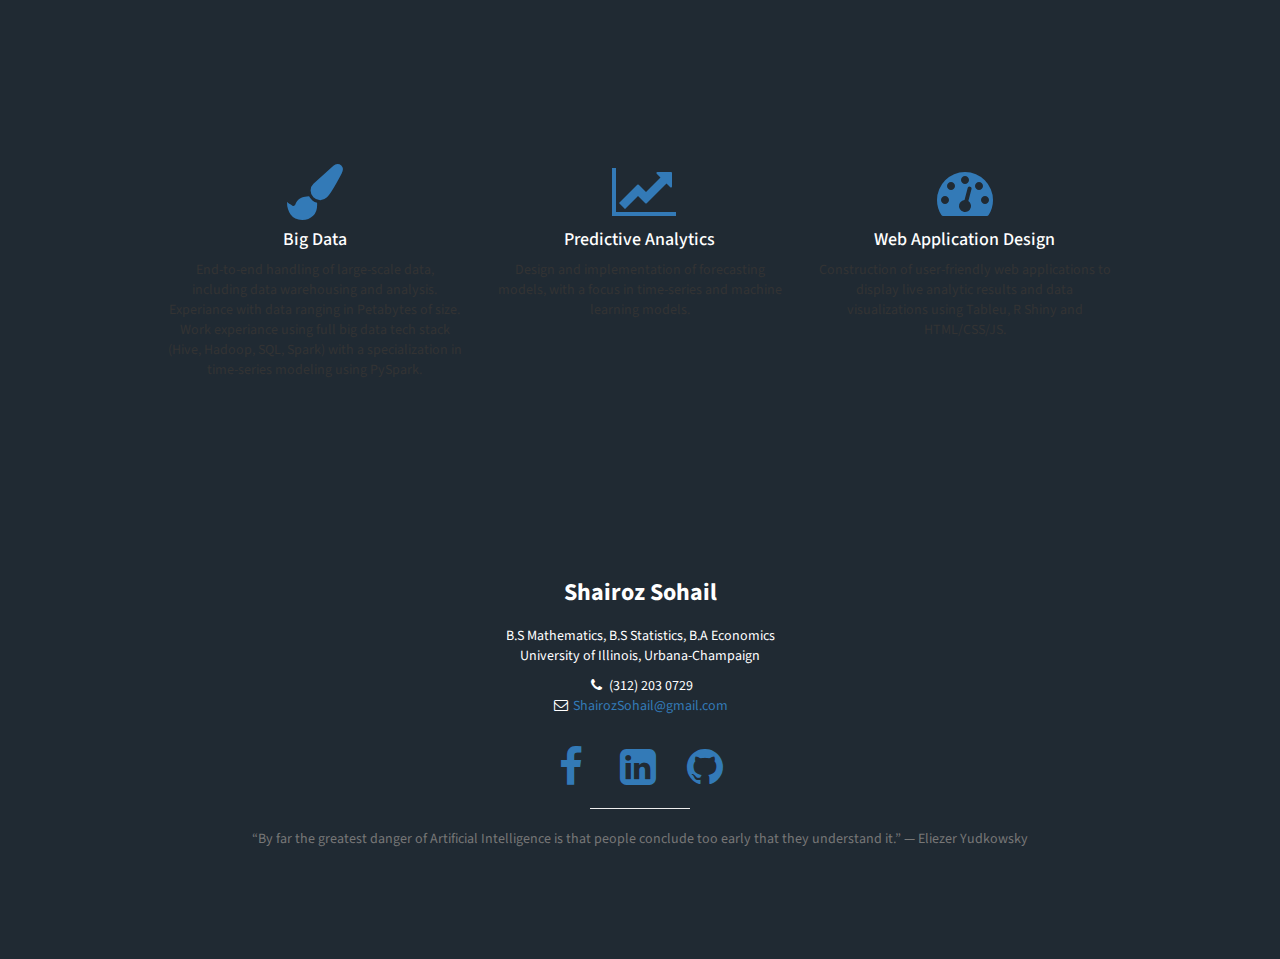
==== commit d3eaa5e3: "Update index.html" ====
--- a/index.html
+++ b/index.html
@@ -423,7 +423,7 @@
                                 <i class="fa fa-eye fa-2x fa-stack-1x text-primary"></i>
                             </span>
                             <font color = 'white'><h4 class = 'animated fadeInDown'> Machine Learning </h4></font>
-                            <p> Advanced proficiency with modern machine-learning methods such as regression, tree-based models, clustering, and neural networks. Specialization in time-ordered, text and vision data. </p>
+                            <font color = 'Thistle'><p> Advanced proficiency with modern machine-learning methods such as regression, tree-based models, clustering, and neural networks. Specialization in time-ordered, text and vision data. </p></font>
                             </div>
                         </div>
 
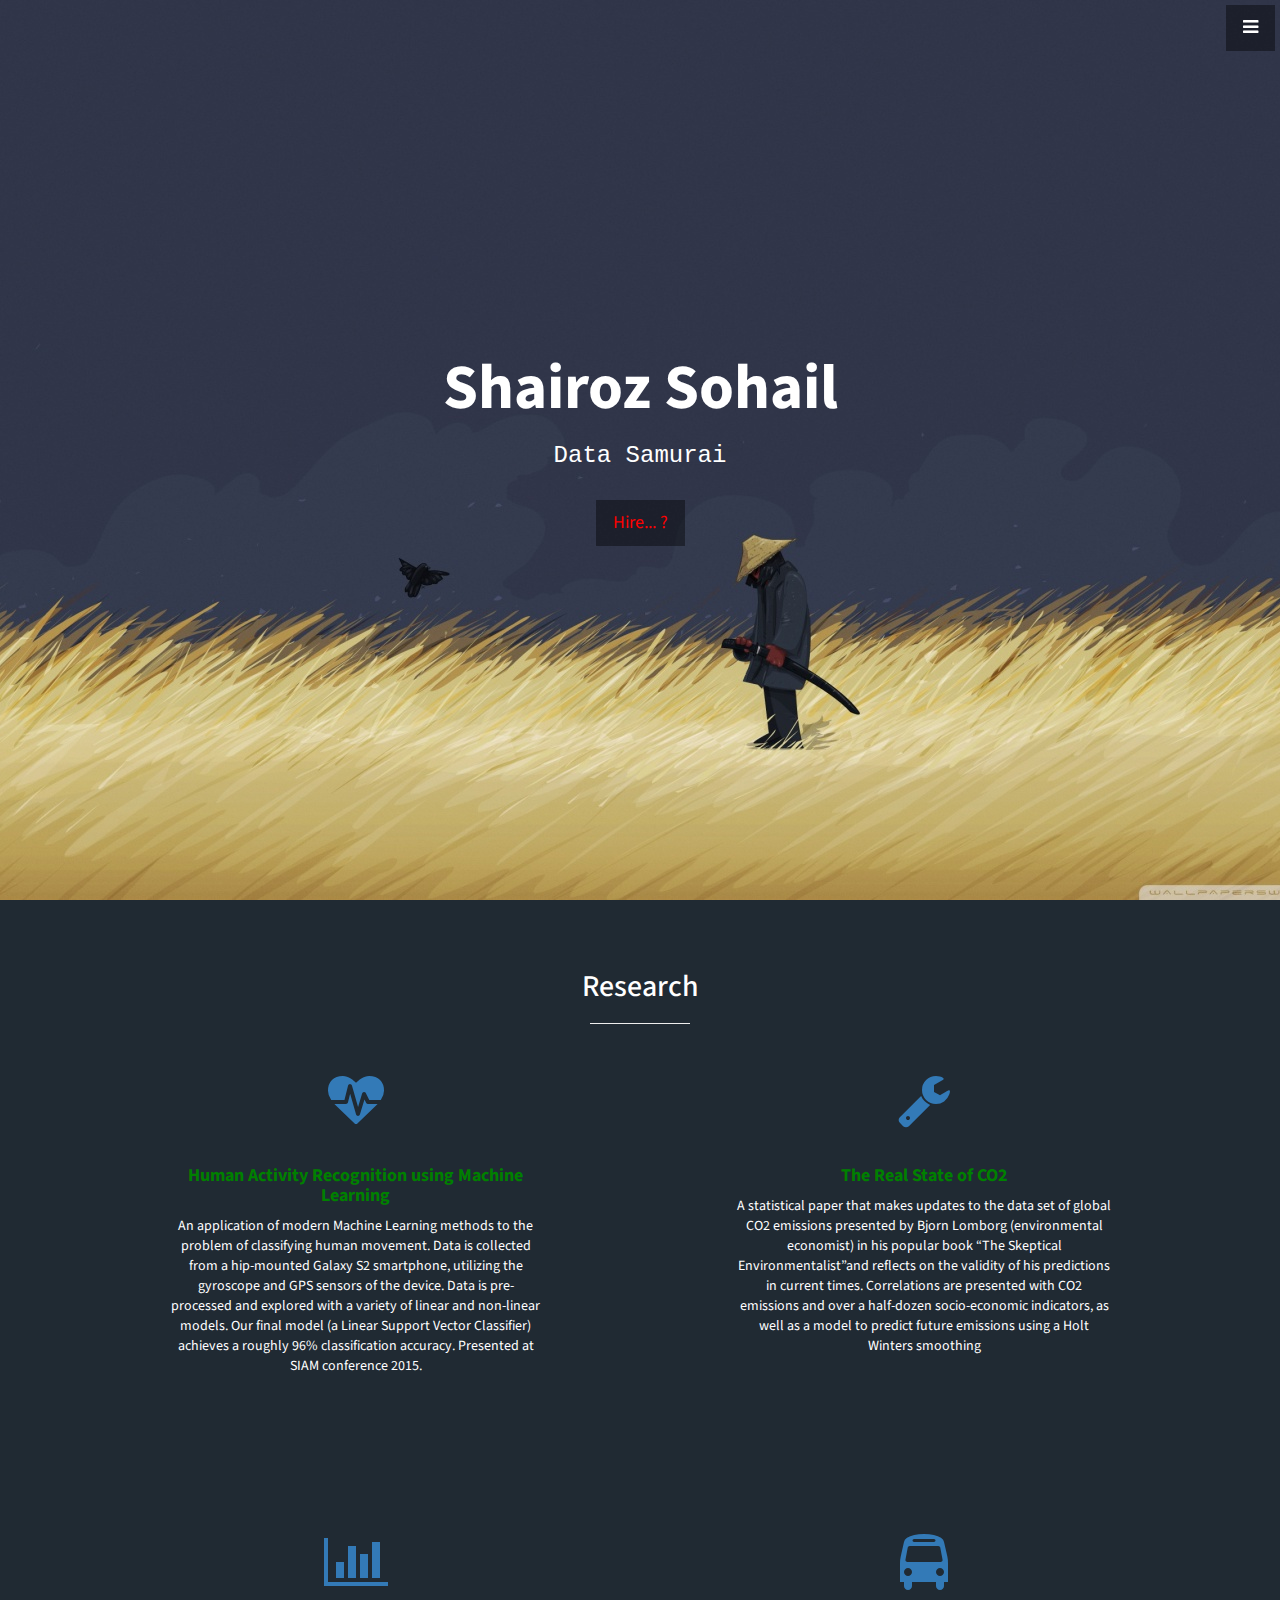
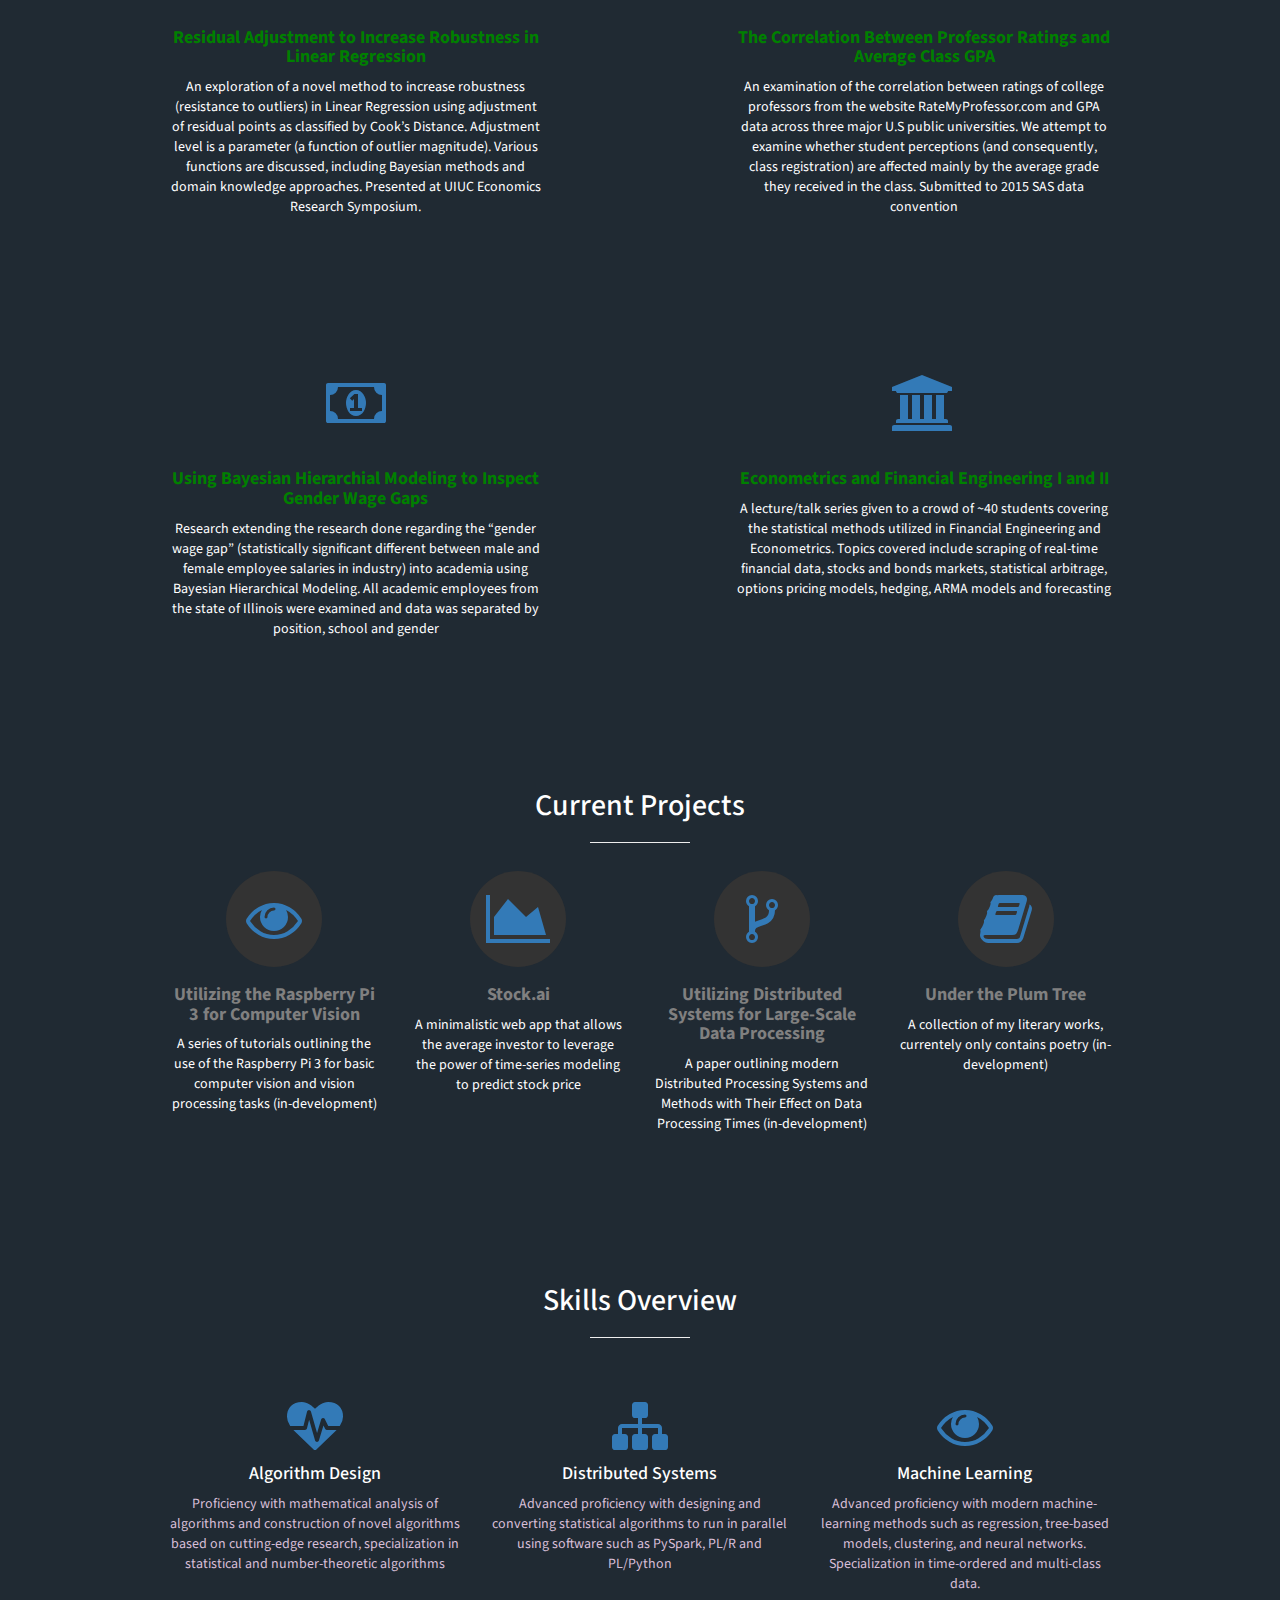
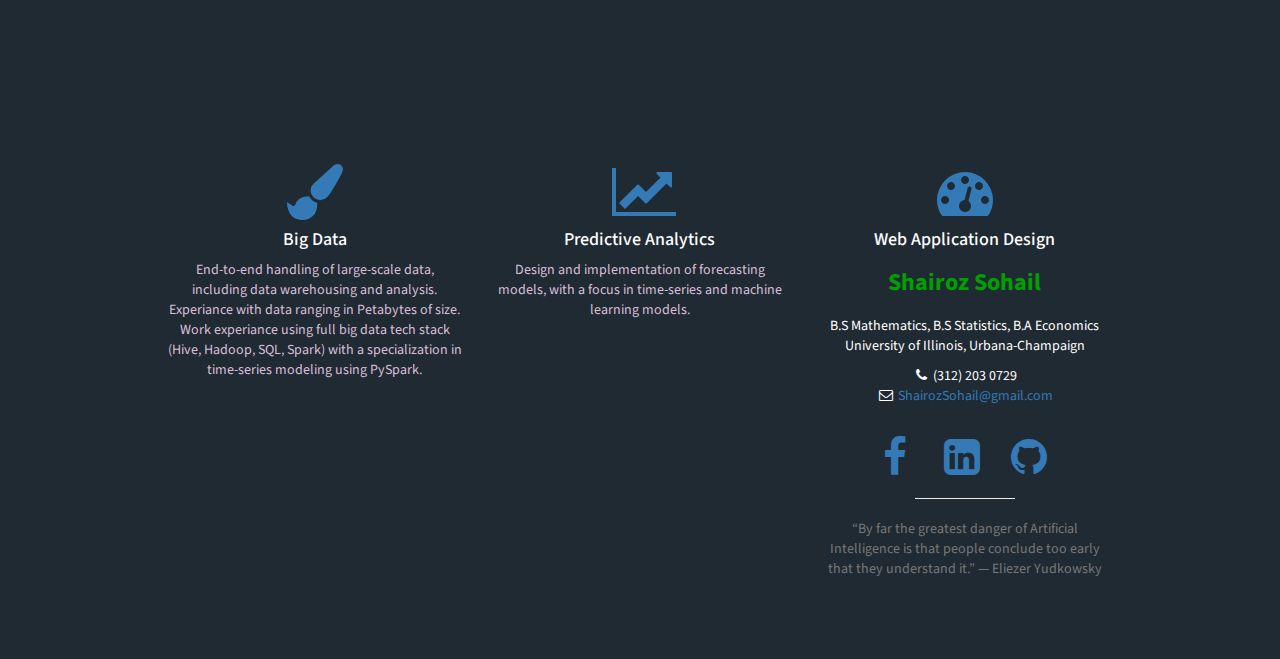
==== commit c8a49081: "Update index.html" ====
--- a/index.html
+++ b/index.html
@@ -400,6 +400,8 @@
                                 <i class="fa fa-heartbeat fa-2x fa-stack-1x text-primary"></i>
                             </span>
                             <font color = 'white'><h4 class = 'animated fadeInDown'> Algorithm Design </h4></font>
+                            <font color = 'Thistle'><p>Proficiency with mathematical analysis of algorithms and construction of novel algorithms based on cutting-edge research, specialization in statistical and number-theoretic algorithms </p></font>
+
                             </div>
                         </div>
 
@@ -411,7 +413,7 @@
                                 <i class="fa fa-sitemap fa-2x fa-stack-1x text-primary"></i>
                             </span>
                             <font color = 'white'><h4 class = 'animated fadeInDown'> Distributed Systems </h4></font>
-                            <p> Advanced proficiency with designing and converting statistical algorithms to run in parallel using software such as PySpark, PL/R and PL/Python </P>
+                            <font color = 'Thistle'><p> Advanced proficiency with designing and converting statistical algorithms to run in parallel using software such as PySpark, PL/R and PL/Python </p></font>
                             </div>
                         </div>
 
@@ -423,7 +425,7 @@
                                 <i class="fa fa-eye fa-2x fa-stack-1x text-primary"></i>
                             </span>
                             <font color = 'white'><h4 class = 'animated fadeInDown'> Machine Learning </h4></font>
-                            <font color = 'Thistle'><p> Advanced proficiency with modern machine-learning methods such as regression, tree-based models, clustering, and neural networks. Specialization in time-ordered, text and vision data. </p></font>
+                            <font color = 'Thistle'><p> Advanced proficiency with modern machine-learning methods such as regression, tree-based models, clustering, and neural networks. Specialization in time-ordered and multi-class data. </p></font>
                             </div>
                         </div>
 
@@ -457,7 +459,7 @@
                                 <i class="fa fa-paint-brush fa-2x fa-stack-1x text-primary"></i>
                             </span>
                             <font color = 'white'><h4 class = 'animated fadeInDown'> Big Data</h4></font>
-                            <p> End-to-end handling of large-scale data, including data warehousing and analysis. Experiance with data ranging in Petabytes of size. Work experiance using full big data tech stack (Hive, Hadoop, SQL, Spark) with a specialization in time-series modeling using PySpark.</p>
+                            <font color = 'Thistle'><p> End-to-end handling of large-scale data, including data warehousing and analysis. Experiance with data ranging in Petabytes of size. Work experiance using full big data tech stack (Hive, Hadoop, SQL, Spark) with a specialization in time-series modeling using PySpark.</p></font>
                             </div>
                         </div>
 
@@ -469,7 +471,7 @@
                                 <i class="fa fa-line-chart fa-2x fa-stack-1x text-primary"></i>
                             </span>
                             <font color = 'white'><h4 class = 'animated fadeInDown'> Predictive Analytics </h4></font>
-                            <p> Design and implementation of forecasting models, with a focus in time-series and machine learning models. </p>
+                            <font color = 'Thistle'><p> Design and implementation of forecasting models, with a focus in time-series and machine learning models. </p></font>
                             </div>
                         </div>
 
@@ -481,7 +483,7 @@
                                 <i class="fa fa-dashboard fa-2x fa-stack-1x text-primary"></i>
                             </span>
                             <font color = 'white'><h4 class = 'animated fadeInDown'> Web Application Design </h4></font>
-                            <p> Construction of user-friendly web applications to display live analytic results and data visualizations using Tableu, R Shiny and HTML/CSS/JS. </p>
+                            <font color = 'Thistle"><p> Construction of user-friendly web applications to display live analytic results and data visualizations using Tableu, R Shiny and HTML/CSS/JS. </p></font>
                             </div>
                         </div>
 
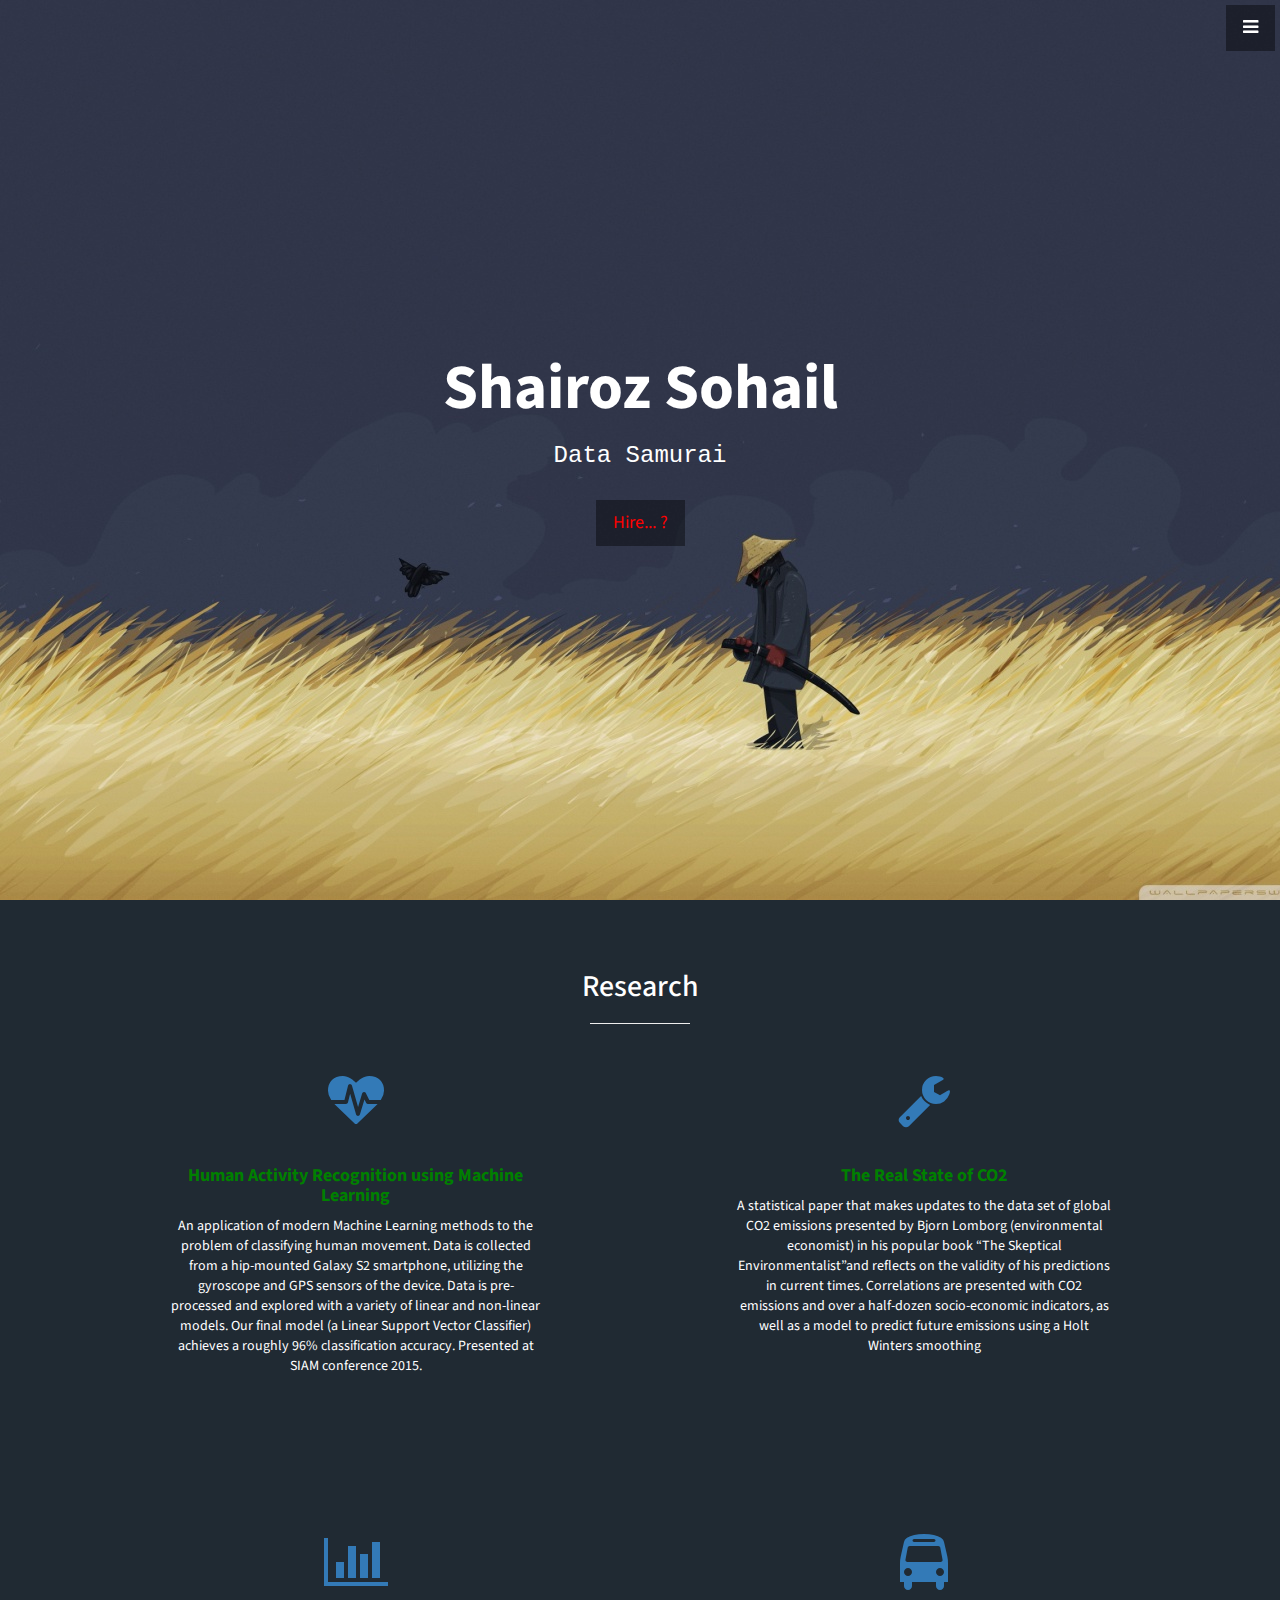
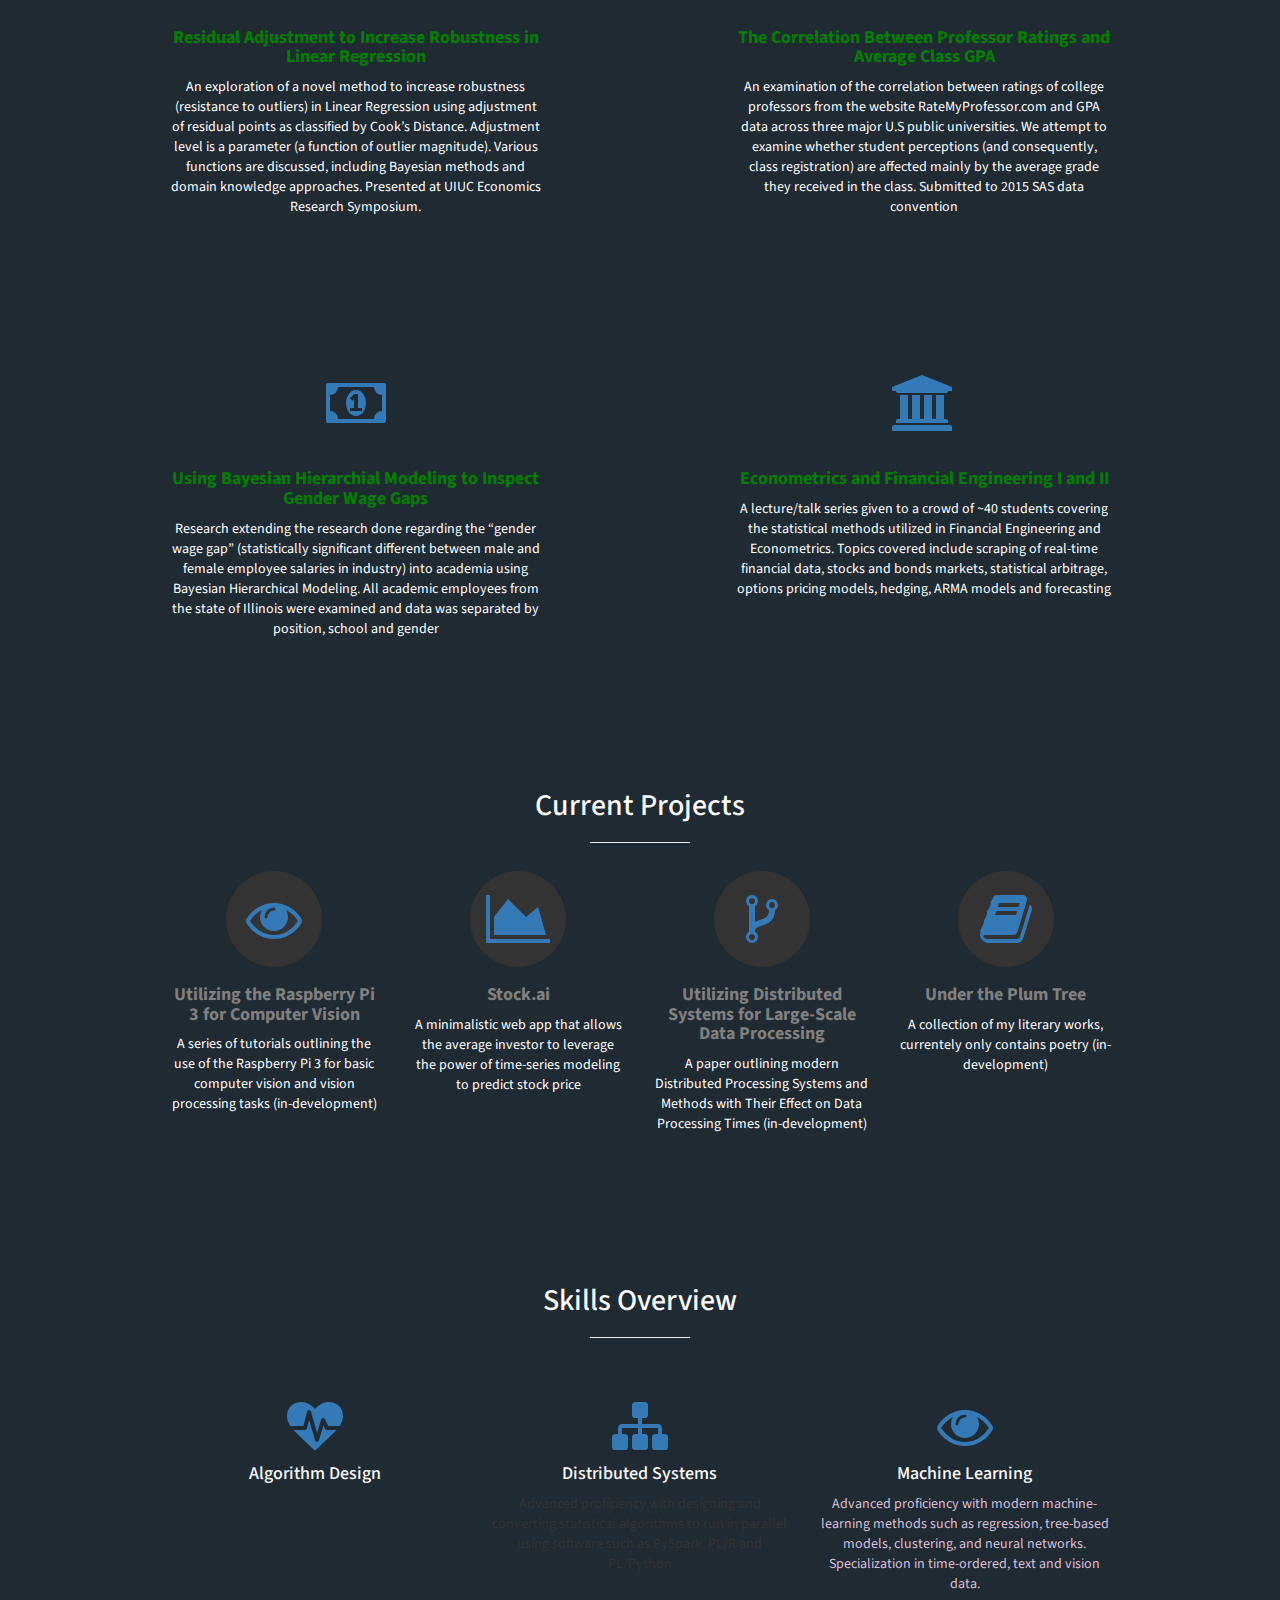
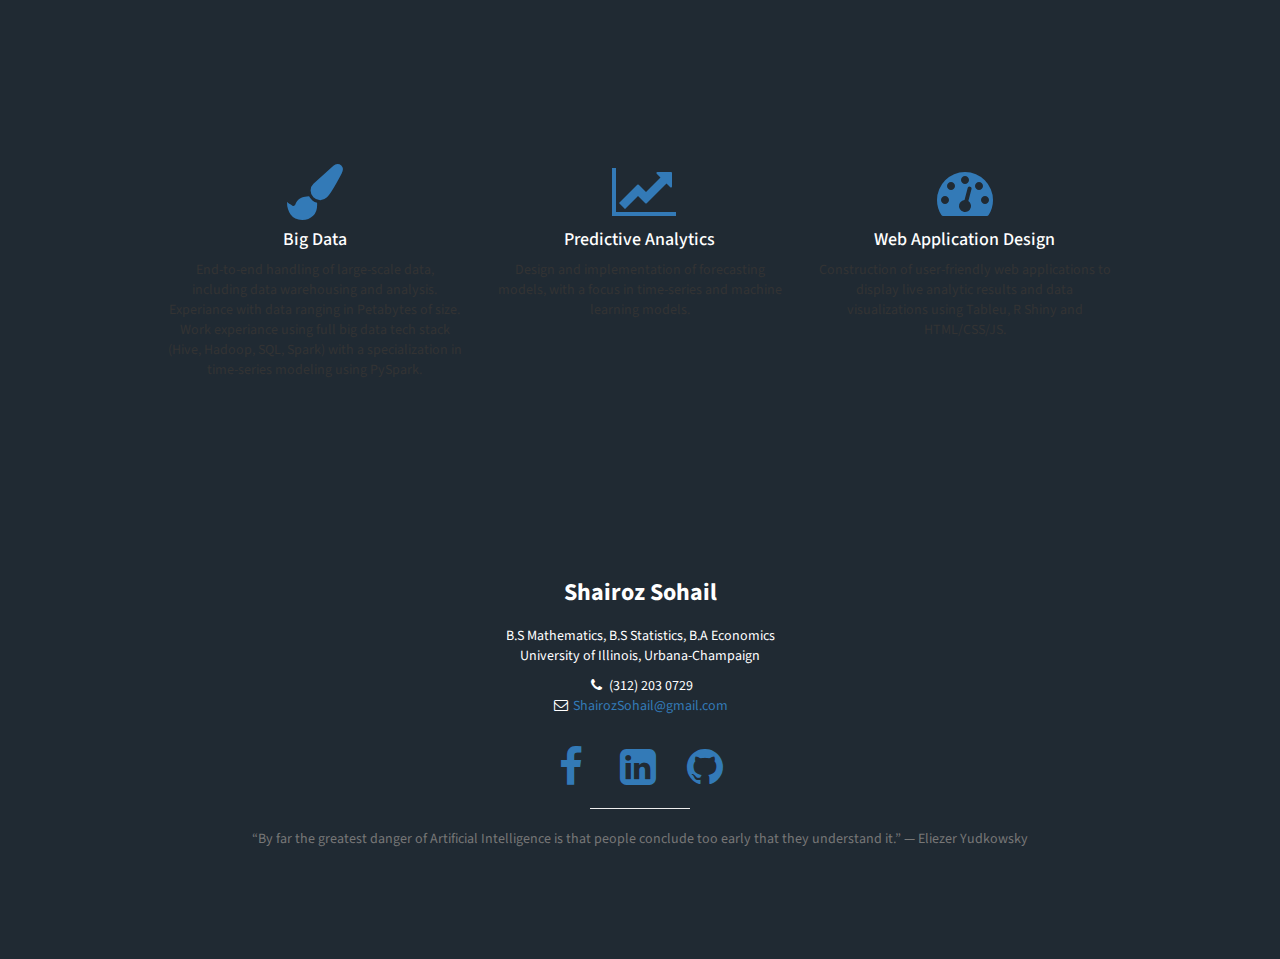
==== commit 55b29fb2: "Update index.html" ====
--- a/index.html
+++ b/index.html
@@ -400,8 +400,6 @@
                                 <i class="fa fa-heartbeat fa-2x fa-stack-1x text-primary"></i>
                             </span>
                             <font color = 'white'><h4 class = 'animated fadeInDown'> Algorithm Design </h4></font>
-                            <font color = 'Thistle'><p>Proficiency with mathematical analysis of algorithms and construction of novel algorithms based on cutting-edge research, specialization in statistical and number-theoretic algorithms </p></font>
-
                             </div>
                         </div>
 
@@ -413,7 +411,7 @@
                                 <i class="fa fa-sitemap fa-2x fa-stack-1x text-primary"></i>
                             </span>
                             <font color = 'white'><h4 class = 'animated fadeInDown'> Distributed Systems </h4></font>
-                            <font color = 'Thistle'><p> Advanced proficiency with designing and converting statistical algorithms to run in parallel using software such as PySpark, PL/R and PL/Python </p></font>
+                            <p> Advanced proficiency with designing and converting statistical algorithms to run in parallel using software such as PySpark, PL/R and PL/Python </P>
                             </div>
                         </div>
 
@@ -425,7 +423,7 @@
                                 <i class="fa fa-eye fa-2x fa-stack-1x text-primary"></i>
                             </span>
                             <font color = 'white'><h4 class = 'animated fadeInDown'> Machine Learning </h4></font>
-                            <font color = 'Thistle'><p> Advanced proficiency with modern machine-learning methods such as regression, tree-based models, clustering, and neural networks. Specialization in time-ordered and multi-class data. </p></font>
+                            <font color = 'Thistle'><p> Advanced proficiency with modern machine-learning methods such as regression, tree-based models, clustering, and neural networks. Specialization in time-ordered, text and vision data. </p></font>
                             </div>
                         </div>
 
@@ -459,7 +457,7 @@
                                 <i class="fa fa-paint-brush fa-2x fa-stack-1x text-primary"></i>
                             </span>
                             <font color = 'white'><h4 class = 'animated fadeInDown'> Big Data</h4></font>
-                            <font color = 'Thistle'><p> End-to-end handling of large-scale data, including data warehousing and analysis. Experiance with data ranging in Petabytes of size. Work experiance using full big data tech stack (Hive, Hadoop, SQL, Spark) with a specialization in time-series modeling using PySpark.</p></font>
+                            <p> End-to-end handling of large-scale data, including data warehousing and analysis. Experiance with data ranging in Petabytes of size. Work experiance using full big data tech stack (Hive, Hadoop, SQL, Spark) with a specialization in time-series modeling using PySpark.</p>
                             </div>
                         </div>
 
@@ -471,7 +469,7 @@
                                 <i class="fa fa-line-chart fa-2x fa-stack-1x text-primary"></i>
                             </span>
                             <font color = 'white'><h4 class = 'animated fadeInDown'> Predictive Analytics </h4></font>
-                            <font color = 'Thistle'><p> Design and implementation of forecasting models, with a focus in time-series and machine learning models. </p></font>
+                            <p> Design and implementation of forecasting models, with a focus in time-series and machine learning models. </p>
                             </div>
                         </div>
 
@@ -483,7 +481,7 @@
                                 <i class="fa fa-dashboard fa-2x fa-stack-1x text-primary"></i>
                             </span>
                             <font color = 'white'><h4 class = 'animated fadeInDown'> Web Application Design </h4></font>
-                            <font color = 'Thistle"><p> Construction of user-friendly web applications to display live analytic results and data visualizations using Tableu, R Shiny and HTML/CSS/JS. </p></font>
+                            <p> Construction of user-friendly web applications to display live analytic results and data visualizations using Tableu, R Shiny and HTML/CSS/JS. </p>
                             </div>
                         </div>
 
